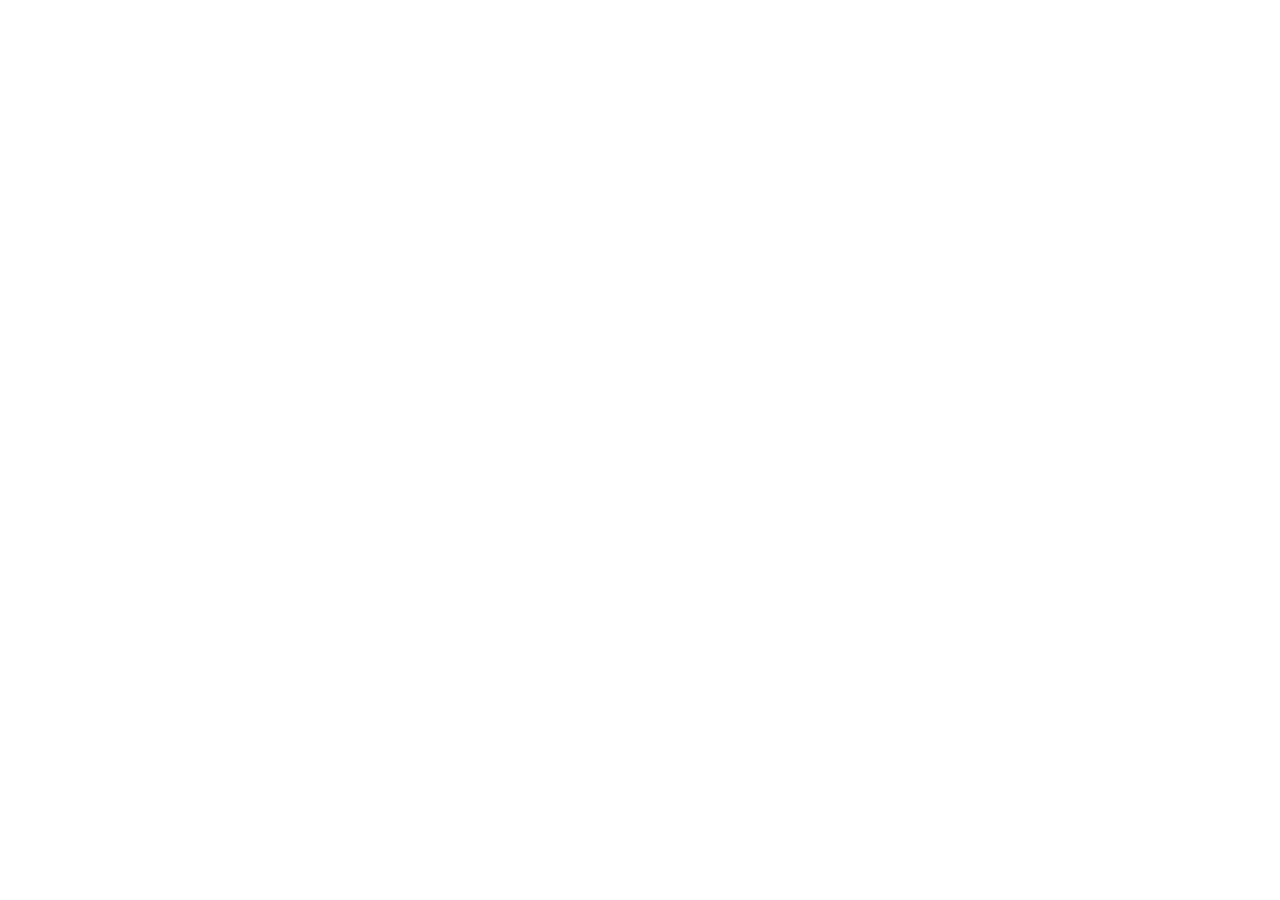
==== index.html @ 32ac1afa "Tambah kerangka halaman beranda" ====
<!DOCTYPE html>
<html lang="id">
<head>
    <meta charset="UTF-8">
    <meta name="viewport" content="width=device-width, initial-scale=1.0">
    <meta name="description" content="Katalog kain dan busana Sasirangan khas Banjarmasin karya pengrajin lokal.">
    <title>Sasirangan Banua | Kain Khas Banjar</title>
</head>
<body>
    
</body>
</html>
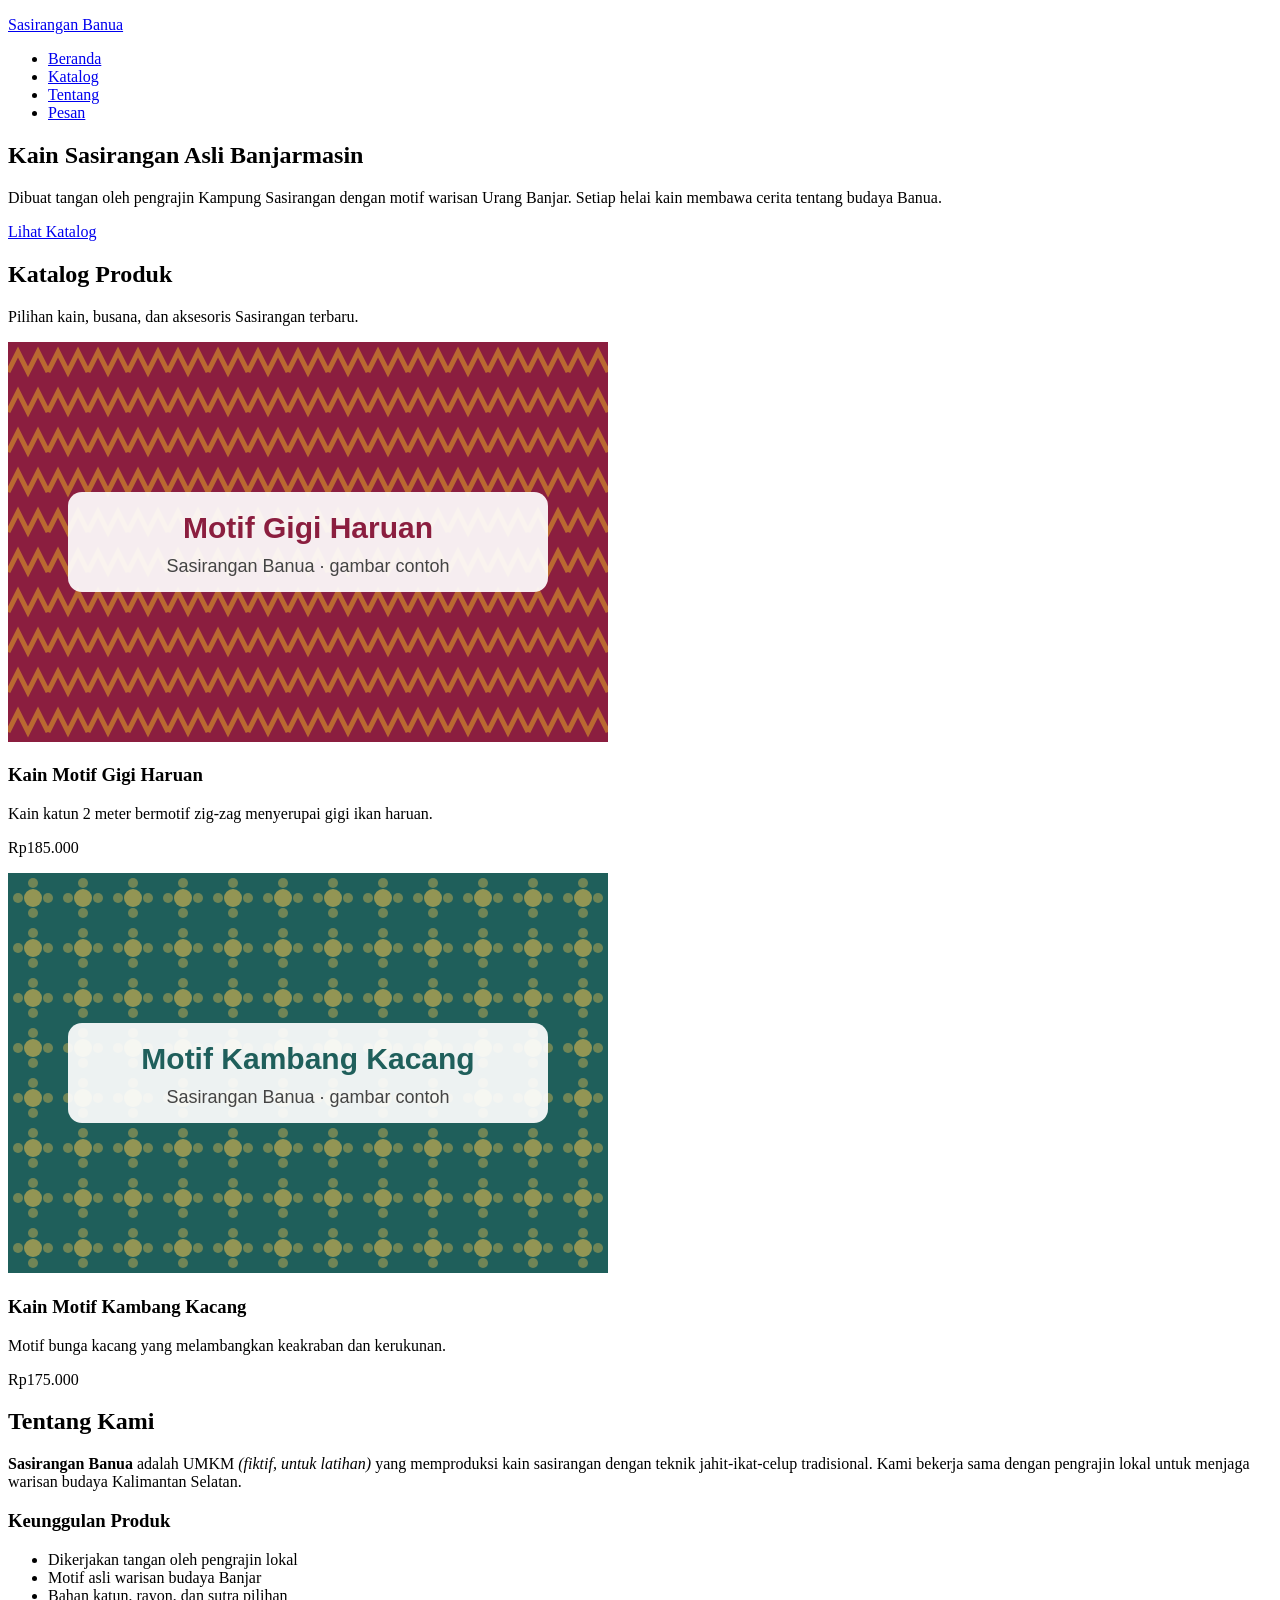
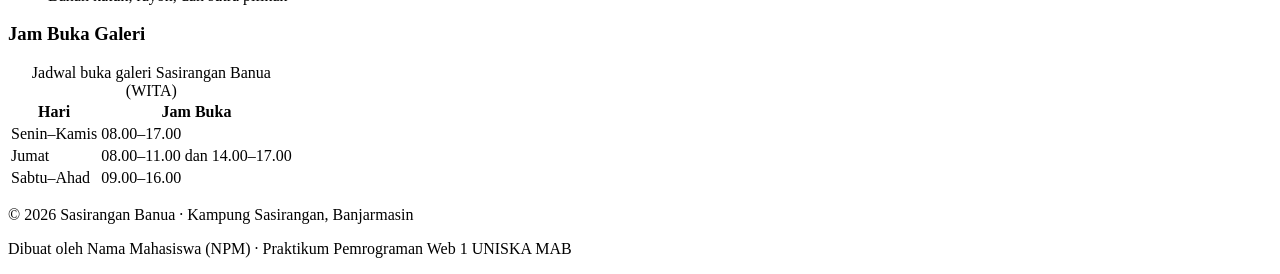
==== commit 1567d04c: "Perbaiki hasil validasi W3C" ====
--- a/index.html
+++ b/index.html
@@ -7,6 +7,96 @@
     <title>Sasirangan Banua | Kain Khas Banjar</title>
 </head>
 <body>
-    
-</body>
-</html>+  <header class="header-situs"> 
+  <p class="logo"><a href="index.html">Sasirangan Banua</a></p> 
+  <nav aria-label="Navigasi utama"> 
+    <ul class="menu"> 
+      <li><a href="index.html" aria-current="page">Beranda</a></li> 
+      <li><a href="#katalog">Katalog</a></li> 
+      <li><a href="#tentang">Tentang</a></li> 
+      <li><a href="kontak.html">Pesan</a></li> 
+    </ul> 
+  </nav> 
+</header><main> 
+  <!-- ========== HERO ========== --> 
+  <section class="hero" id="beranda"> 
+    <h1>Kain Sasirangan Asli Banjarmasin</h1> 
+    <p>Dibuat tangan oleh pengrajin Kampung Sasirangan dengan motif warisan Urang Banjar. 
+      Setiap helai kain membawa cerita tentang budaya Banua.</p> 
+    <a class="tombol" href="#katalog">Lihat Katalog</a> 
+  </section> <section class="bagian" id="katalog"> 
+  <h2>Katalog Produk</h2> 
+  <p>Pilihan kain, busana, dan aksesoris Sasirangan terbaru.</p> 
+ 
+  <div class="katalog-grid"> 
+    <article class="kartu"> 
+      <img src="img/gigi-haruan.svg" alt="Kain sasirangan motif gigi haruan warna merah marun" 
+        width="600" height="400"> 
+      <div class="kartu-isi"> 
+        <h3>Kain Motif Gigi Haruan</h3> 
+        <p>Kain katun 2 meter bermotif zig-zag menyerupai gigi ikan haruan.</p> 
+        <p class="harga">Rp185.000</p> 
+      </div> 
+    </article> 
+ 
+    <article class="kartu"> 
+      <img src="img/kambang-kacang.svg" alt="Kain sasirangan motif kambang kacang warna hijau 
+tosca" 
+        width="600" height="400"> 
+      <div class="kartu-isi"> 
+        <h3>Kain Motif Kambang Kacang</h3> 
+        <p>Motif bunga kacang yang melambangkan keakraban dan kerukunan.</p> 
+        <p class="harga">Rp175.000</p> 
+      </div> 
+    </article> 
+ 
+    <!-- Tambahkan minimal 4 kartu lagi dengan pola yang sama --> 
+  </div> 
+</section>
+ <!-- ========== TENTANG ========== --> 
+  <section class="bagian" id="tentang"> 
+    <h2>Tentang Kami</h2> 
+    <p><strong>Sasirangan Banua</strong> adalah UMKM <em>(fiktif, untuk latihan)</em> yang 
+      memproduksi kain sasirangan dengan teknik jahit-ikat-celup tradisional. Kami bekerja sama 
+      dengan pengrajin lokal untuk menjaga warisan budaya Kalimantan Selatan.</p> 
+ 
+    <h3>Keunggulan Produk</h3> 
+    <ul> 
+      <li>Dikerjakan tangan oleh pengrajin lokal</li> 
+      <li>Motif asli warisan budaya Banjar</li> 
+      <li>Bahan katun, rayon, dan sutra pilihan</li> 
+    </ul> 
+ 
+    <h3>Jam Buka Galeri</h3> 
+    <table> 
+      <caption>Jadwal buka galeri Sasirangan Banua (WITA)</caption> 
+      <thead> 
+        <tr> 
+          <th scope="col">Hari</th> 
+          <th scope="col">Jam Buka</th> 
+        </tr> 
+      </thead> 
+      <tbody> 
+        <tr> 
+          <td>Senin–Kamis</td> 
+          <td>08.00–17.00</td> 
+        </tr> 
+        <tr> 
+          <td>Jumat</td> 
+          <td>08.00–11.00 dan 14.00–17.00</td> 
+        </tr> 
+        <tr> 
+          <td>Sabtu–Ahad</td> 
+          <td>09.00–16.00</td> 
+        </tr> 
+      </tbody> 
+    </table> 
+  </section> 
+</main> 
+ <!-- ========== FOOTER ========== --> 
+  <footer class="footer-situs"> 
+    <p>&copy; 2026 Sasirangan Banua &middot; Kampung Sasirangan, Banjarmasin</p> 
+    <p>Dibuat oleh Nama Mahasiswa (NPM) &middot; Praktikum Pemrograman Web 1 UNISKA MAB</p> 
+  </footer> 
+</body> 
+</html>      
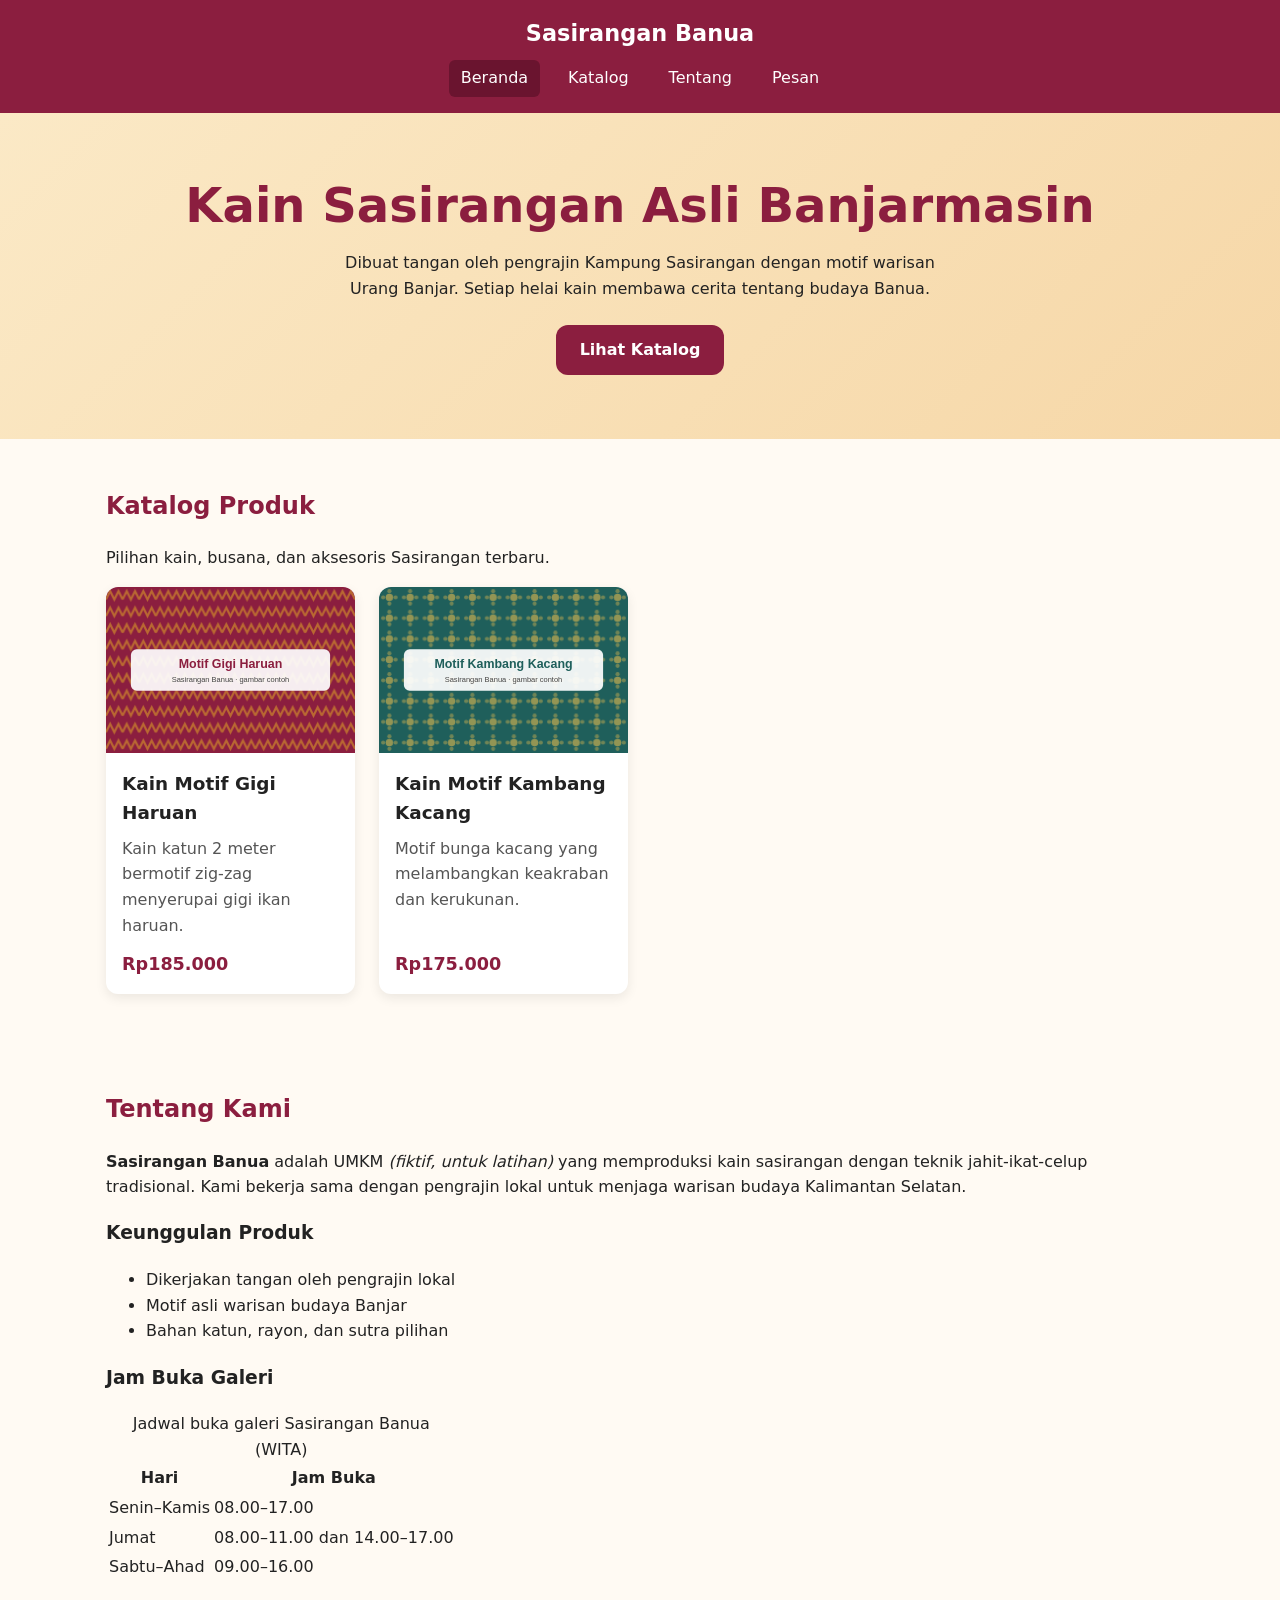
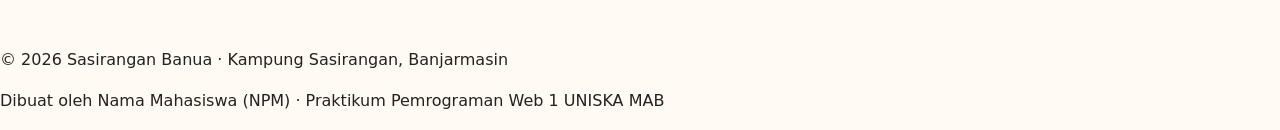
==== commit 0f7ddf55: "Tambah gaya dasar, header, hero, dan katalog grid" ====
--- a/index.html
+++ b/index.html
@@ -5,6 +5,7 @@
     <meta name="viewport" content="width=device-width, initial-scale=1.0">
     <meta name="description" content="Katalog kain dan busana Sasirangan khas Banjarmasin karya pengrajin lokal.">
     <title>Sasirangan Banua | Kain Khas Banjar</title>
+    <link rel="stylesheet" href="css/style.css"> 
 </head>
 <body>
   <header class="header-situs"> 
--- a/css/style.css
+++ b/css/style.css
@@ -0,0 +1,214 @@
+/* ========================================================= 
+    Sasirangan Banua — style.css 
+    Pendekatan: mobile-first (gaya dasar untuk HP, lalu 
+    disesuaikan untuk layar lebar dengan media query) 
+    ========================================================= */ 
+  
+ /* ---------- 1. Variabel (custom properties) ---------- */ 
+ :root { 
+   --warna-utama: #8b1e3f;        /* merah marun sasirangan */ 
+   --warna-utama-gelap: #6a142f; 
+   --warna-aksen: #e0a526;        /* kuning kunyit */ 
+   --warna-krem: #fbe9c6; 
+   --warna-teks: #222222; 
+   --warna-teks-lembut: #555555; 
+   --warna-latar: #fffaf3; 
+   --warna-kartu: #ffffff; 
+   --radius: 12px; 
+   --bayangan: 0 4px 12px rgba(0, 0, 0, 0.08); 
+   --lebar-maks: 1100px; 
+ } 
+  
+ /* ---------- 2. Reset ringan & dasar ---------- */ 
+ *, 
+ *::before, 
+ *::after { 
+   box-sizing: border-box; 
+ } 
+  
+ html { 
+   scroll-behavior: smooth; 
+   scroll-padding-top: 7rem;      /* agar judul tidak tertutup header sticky */ 
+ } 
+  
+ body { 
+   margin: 0; 
+   font-family: "Segoe UI", system-ui, -apple-system, Roboto, Arial, sans-serif; 
+   font-size: 1rem; 
+   line-height: 1.6; 
+   color: var(--warna-teks); 
+   background-color: var(--warna-latar); 
+ } 
+  
+ img { 
+   display: block; 
+   max-width: 100%; 
+   height: auto;
+   } 
+  
+ a { 
+   color: var(--warna-utama); 
+ } 
+  
+ /* Penanda fokus untuk pengguna keyboard — JANGAN dihapus */ 
+ a:focus-visible, 
+ button:focus-visible, 
+ input:focus-visible, 
+ select:focus-visible, 
+ textarea:focus-visible { 
+   outline: 3px solid var(--warna-utama-gelap); 
+   outline-offset: 2px; 
+ }
+ /* ---------- 3. Header & navigasi (Flexbox) ---------- */ 
+.header-situs { 
+  position: sticky; 
+  top: 0; 
+  z-index: 10; 
+  display: flex; 
+  flex-direction: column;      /* HP: logo di atas menu */ 
+  align-items: center; 
+  gap: 0.5rem; 
+  padding: 1rem; 
+  background-color: var(--warna-utama); 
+  color: #ffffff; 
+} 
+ 
+.logo { 
+  margin: 0; 
+  font-size: 1.4rem; 
+  font-weight: 700; 
+} 
+ 
+.logo a { 
+  color: inherit; 
+  text-decoration: none; 
+} 
+ 
+.menu { 
+  display: flex; 
+  flex-wrap: wrap; 
+  justify-content: center; 
+  gap: 0.25rem 1rem; 
+  margin: 0; 
+  padding: 0; 
+  list-style: none; 
+} 
+ 
+.menu a { 
+  display: block; 
+  padding: 0.35rem 0.75rem; 
+  border-radius: 6px; 
+  color: #ffffff; 
+  text-decoration: none; 
+} 
+ 
+.menu a:hover, 
+.menu a[aria-current="page"] { 
+  background-color: var(--warna-utama-gelap); 
+} 
+ 
+.header-situs a:focus-visible { 
+  outline-color: #ffffff;        /* fokus putih agar terlihat di latar header yang gelap */ 
+}   
+/* ---------- 4. Hero ---------- */ 
+.hero { 
+  padding: 4rem 1rem; 
+  text-align: center; 
+  background: linear-gradient(135deg, var(--warna-krem), #f6d7a7); 
+} 
+ 
+.hero h1 { 
+  margin: 0 0 1rem; 
+  font-size: clamp(1.8rem, 5vw, 3rem); 
+  line-height: 1.2; 
+  color: var(--warna-utama); 
+} 
+ 
+.hero p { 
+  max-width: 40rem; 
+  margin: 0 auto 1.5rem; 
+} 
+ 
+/* ---------- 5. Tombol ---------- */ 
+.tombol { 
+  display: inline-block; 
+  padding: 0.75rem 1.5rem; 
+  border: none; 
+  border-radius: var(--radius); 
+  background-color: var(--warna-utama); 
+  color: #ffffff; 
+  font: inherit; 
+  font-weight: 600; 
+  text-decoration: none; 
+  cursor: pointer; 
+  transition: background-color 0.2s ease, transform 0.2s ease; 
+} 
+ 
+.tombol:hover { 
+  background-color: var(--warna-utama-gelap); 
+  transform: translateY(-2px); 
+} 
+/* ---------- 6. Bagian (section) umum ---------- */ 
+ .bagian { 
+   max-width: var(--lebar-maks); 
+   margin-inline: auto; 
+   padding: 3rem 1rem; 
+ } 
+  
+ .bagian h1, 
+ .bagian h2 { 
+   margin-top: 0; 
+   color: var(--warna-utama); 
+ } 
+  
+ /* ---------- 7. Katalog (CSS Grid) ---------- */ 
+ .katalog-grid { 
+   display: grid; 
+   grid-template-columns: repeat(auto-fill, minmax(240px, 1fr)); 
+   gap: 1.5rem; 
+ } 
+  
+ .kartu { 
+   display: flex; 
+   flex-direction: column; 
+   overflow: hidden; 
+   border-radius: var(--radius); 
+   background-color: var(--warna-kartu); 
+   box-shadow: var(--bayangan); 
+   transition: transform 0.2s ease; 
+ } 
+  
+ .kartu:hover { 
+   transform: translateY(-4px); 
+ } 
+  
+ .kartu img { 
+   width: 100%; 
+   aspect-ratio: 3 / 2; 
+   object-fit: cover; 
+ } 
+  
+ .kartu-isi { 
+   display: flex; 
+   flex-direction: column; 
+   flex-grow: 1;                  /* isi kartu mengisi sisa tinggi */ 
+   padding: 1rem; 
+ } 
+  
+ .kartu h3 { 
+   margin: 0 0 0.5rem; 
+   font-size: 1.15rem; 
+ } 
+  
+ .kartu p { 
+   margin: 0 0 0.75rem; 
+   color: var(--warna-teks-lembut); 
+ } 
+  
+ .kartu .harga { 
+   margin-top: auto;              /* harga selalu di bagian bawah kartu */ 
+   margin-bottom: 0; 
+   font-size: 1.1rem; 
+   font-weight: 700; 
+   color: var(--warna-utama); 
+ }
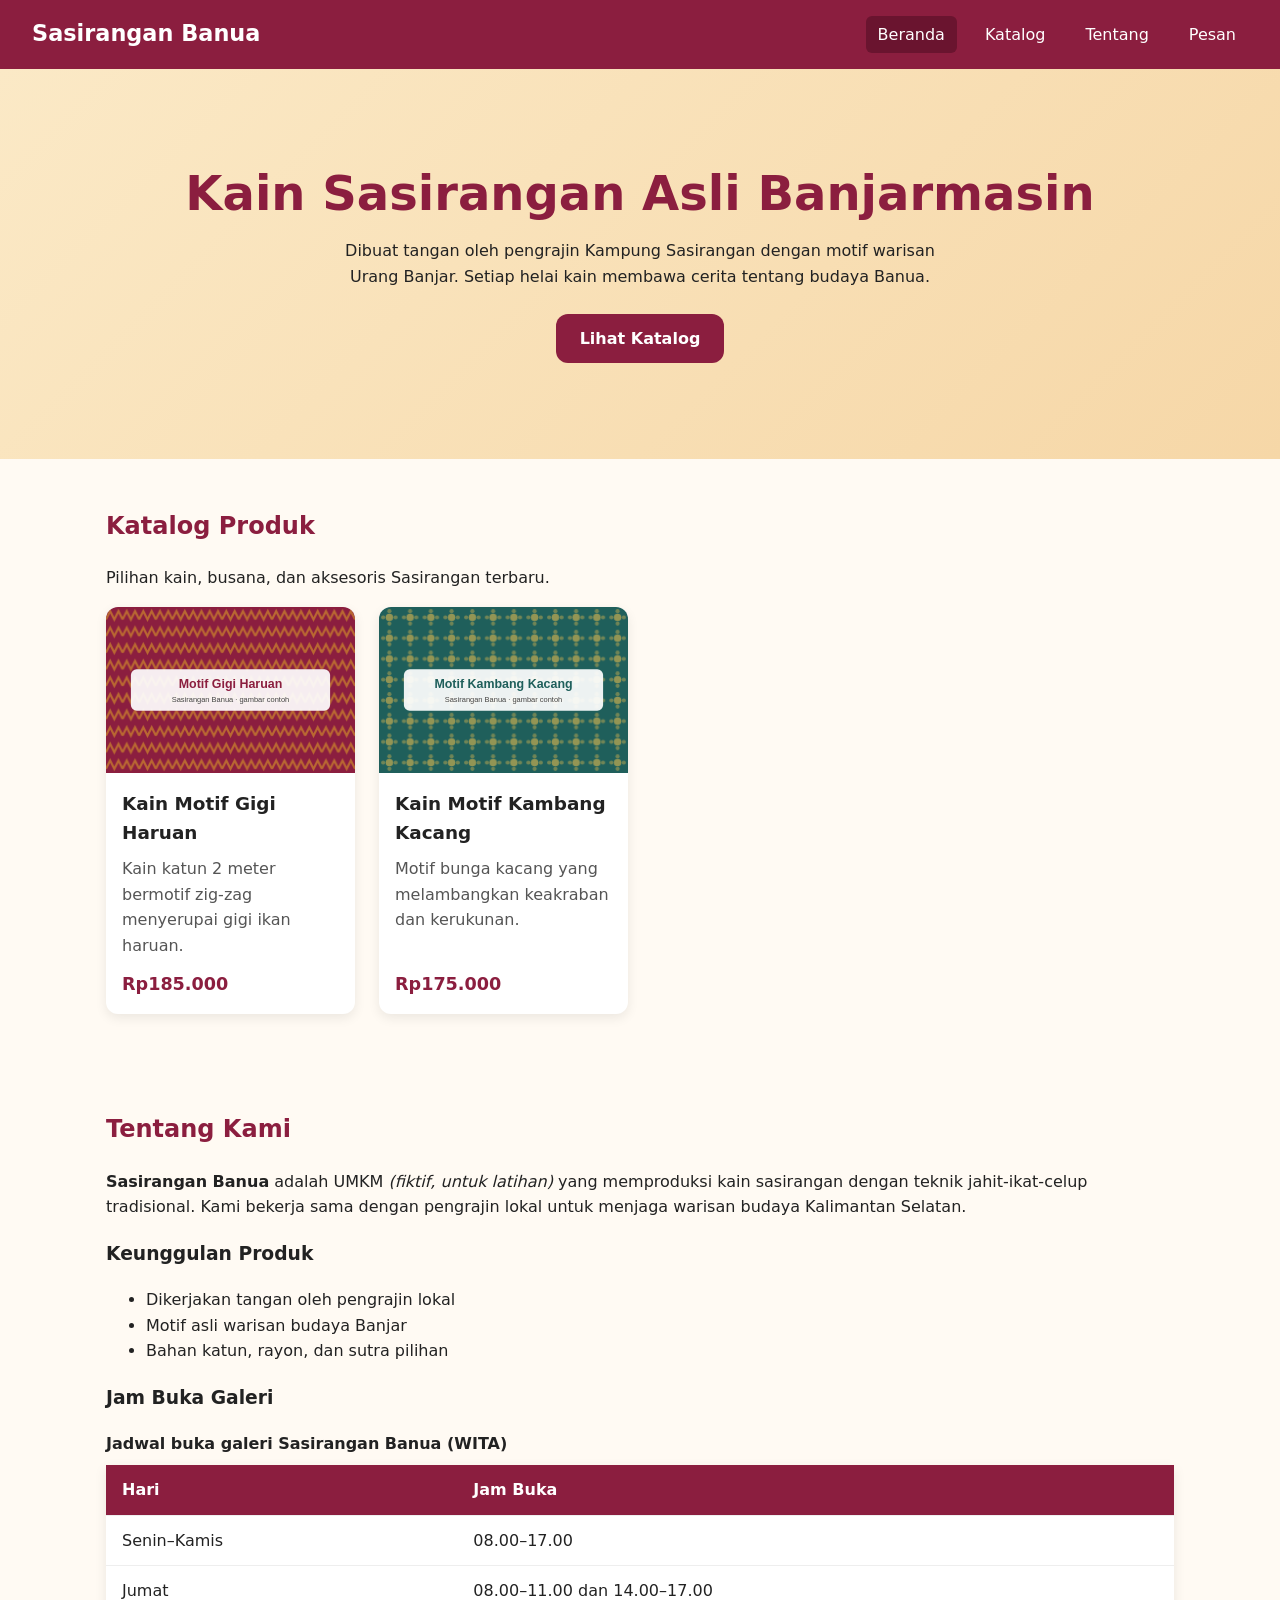
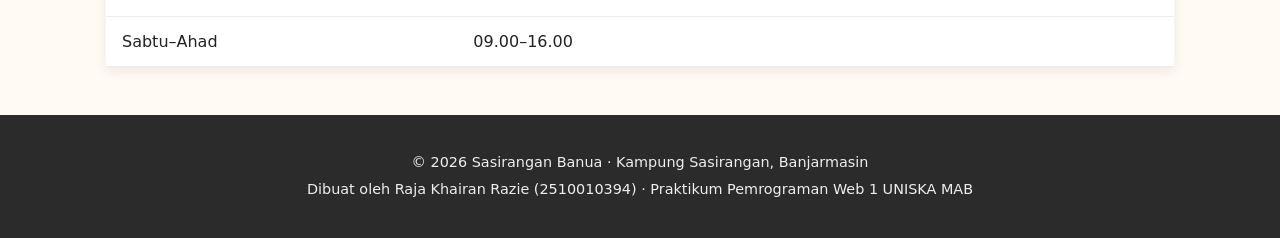
==== commit 96366362: "Perbaiki tampilan berdasarkan uji responsif" ====
--- a/index.html
+++ b/index.html
@@ -97,7 +97,7 @@
  <!-- ========== FOOTER ========== --> 
   <footer class="footer-situs"> 
     <p>&copy; 2026 Sasirangan Banua &middot; Kampung Sasirangan, Banjarmasin</p> 
-    <p>Dibuat oleh Nama Mahasiswa (NPM) &middot; Praktikum Pemrograman Web 1 UNISKA MAB</p> 
+    <p>Dibuat oleh Raja Khairan Razie (2510010394) &middot; Praktikum Pemrograman Web 1 UNISKA MAB</p> 
   </footer> 
 </body> 
 </html>      
--- a/css/style.css
+++ b/css/style.css
@@ -211,4 +211,115 @@
    font-size: 1.1rem; 
    font-weight: 700; 
    color: var(--warna-utama); 
- }+ }
+ /* ---------- 8. Tabel ---------- */ 
+table { 
+  width: 100%; 
+  border-collapse: collapse; 
+  background-color: var(--warna-kartu); 
+  box-shadow: var(--bayangan); 
+} 
+ 
+caption { 
+  margin-bottom: 0.5rem; 
+  font-weight: 600; 
+  text-align: left; 
+} 
+ 
+th, 
+td { 
+  padding: 0.75rem 1rem; 
+  border-bottom: 1px solid #eeeeee; 
+  text-align: left; 
+} 
+ 
+thead th { 
+  background-color: var(--warna-utama); 
+  color: #ffffff; 
+}
+/* ---------- 9. Formulir ---------- */ 
+.form-pesan { 
+  display: grid; 
+  gap: 1rem; 
+  max-width: 40rem; 
+  padding: 1.5rem; 
+  border-radius: var(--radius); 
+  background-color: var(--warna-kartu); 
+  box-shadow: var(--bayangan); 
+} 
+.kolom { 
+  display: flex; 
+  flex-direction: column; 
+  gap: 0.35rem; 
+} 
+ 
+label, 
+legend { 
+  font-weight: 600; 
+} 
+ 
+input, 
+select, 
+textarea { 
+  width: 100%; 
+  padding: 0.65rem 0.75rem; 
+  border: 1px solid #b5b5b5; 
+  border-radius: 8px; 
+  font: inherit; 
+} 
+ 
+fieldset { 
+  display: flex; 
+  flex-direction: column; 
+  gap: 0.35rem; 
+  border: 1px solid #dddddd; 
+  border-radius: 8px; 
+} 
+ 
+fieldset label, 
+.cek { 
+  display: flex; 
+  align-items: center; 
+  gap: 0.5rem; 
+  font-weight: 400; 
+} 
+ 
+input[type="radio"], 
+input[type="checkbox"] { 
+  width: auto; 
+} 
+/* ---------- 10. Footer ---------- */ 
+.footer-situs { 
+  padding: 2rem 1rem; 
+  background-color: #2b2b2b; 
+  color: #eeeeee; 
+  font-size: 0.9rem; 
+  text-align: center; 
+} 
+ 
+.footer-situs p { 
+  margin: 0.25rem 0; 
+} 
+/* ---------- 11. Responsif: tablet & desktop ---------- */ 
+@media (min-width: 768px) { 
+  .header-situs { 
+    flex-direction: row;          /* logo kiri, menu kanan */ 
+    justify-content: space-between; 
+    padding-inline: 2rem; 
+  } 
+ 
+  .hero { 
+    padding: 6rem 2rem; 
+  } 
+} 
+ 
+/* Hormati pengguna yang tidak ingin banyak animasi */ 
+@media (prefers-reduced-motion: reduce) { 
+  html { 
+    scroll-behavior: auto; 
+  } 
+ 
+  * { 
+    transition: none !important; 
+  } 
+}
